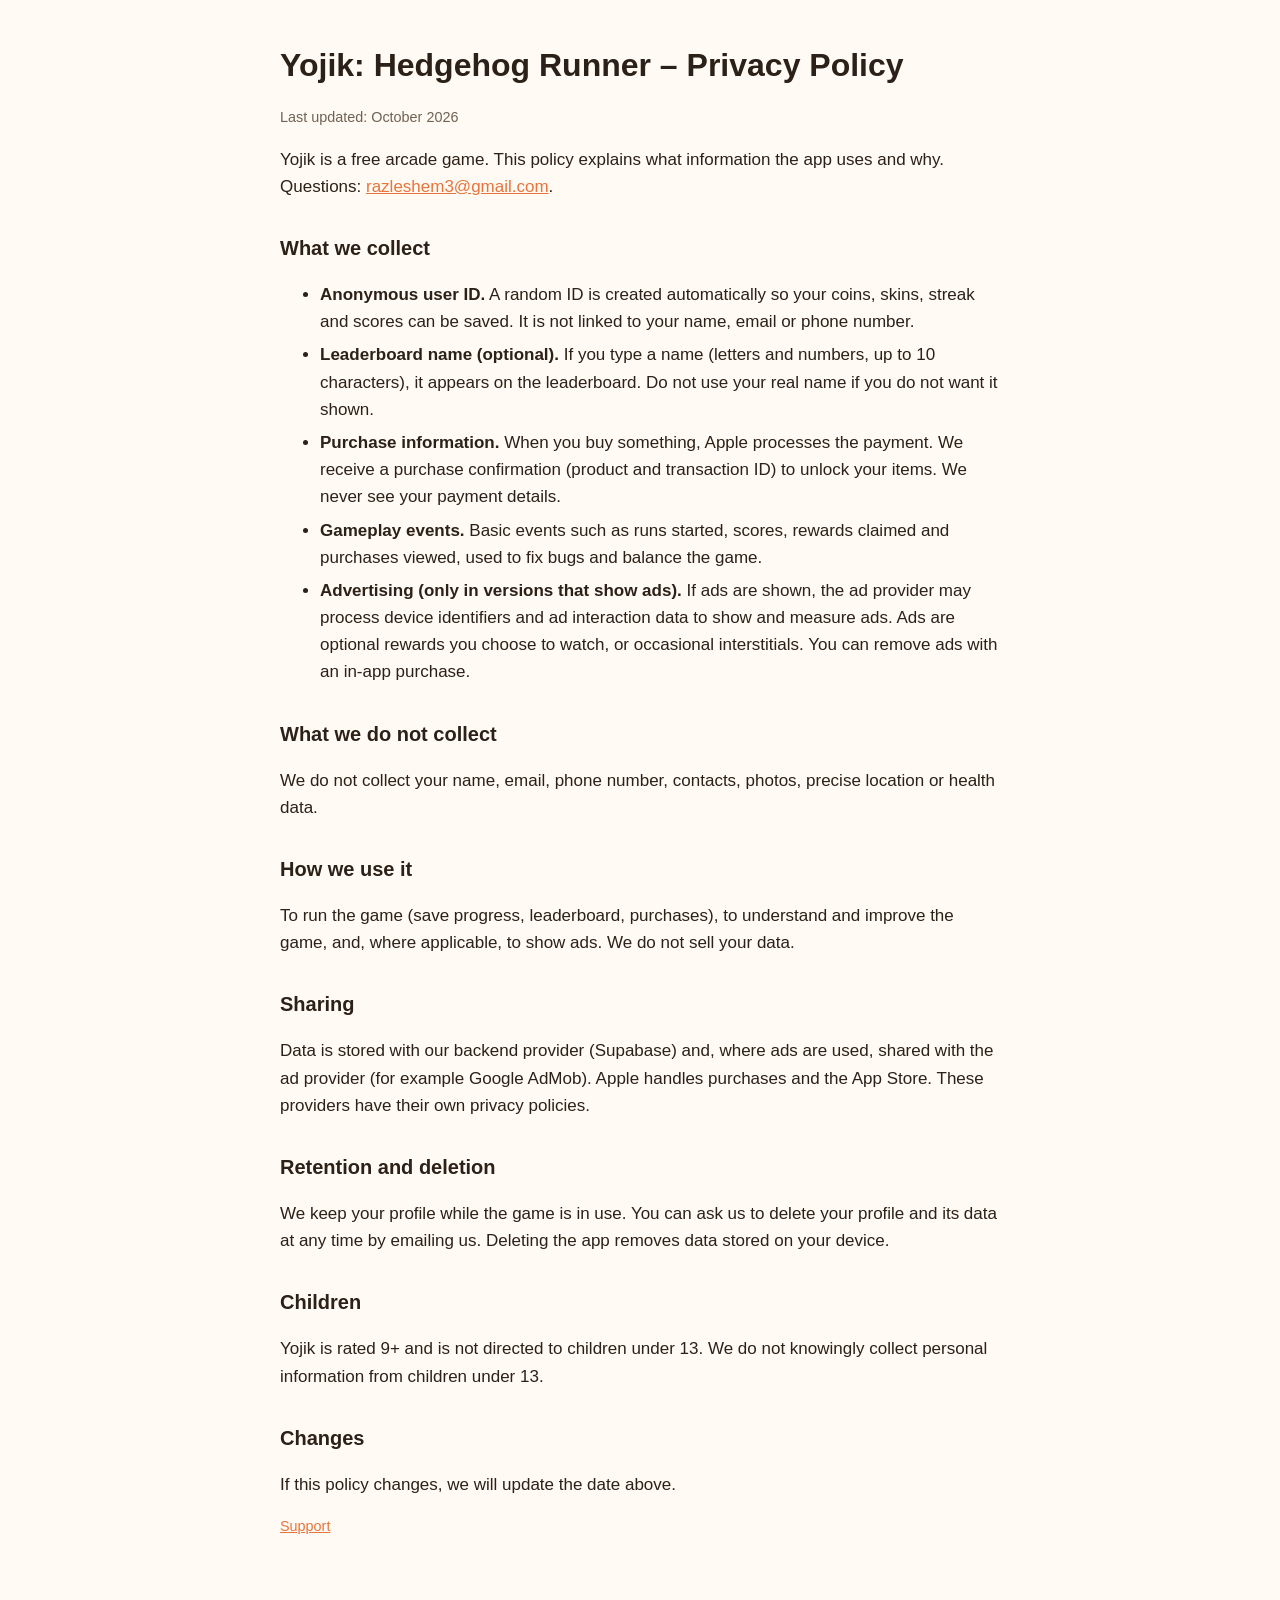
==== yojik/privacy.html @ f2d370a0 "Add Yojik support and privacy pages Co-Authored-By: Claude Sonnet 5.5 <noreply@anthropic.com>" ====
<!doctype html><html lang="en"><head><meta charset="utf-8"><meta name="viewport" content="width=device-width,initial-scale=1"><title>Yojik Privacy Policy</title><link rel="stylesheet" href="../style.css"></head>
<body><main>
<h1>Yojik: Hedgehog Runner &ndash; Privacy Policy</h1>
<p class="muted">Last updated: October 2026</p>

<p>Yojik is a free arcade game. This policy explains what information the app uses and why. Questions: <a href="mailto:razleshem3@gmail.com">razleshem3@gmail.com</a>.</p>

<h2>What we collect</h2>
<ul>
<li><strong>Anonymous user ID.</strong> A random ID is created automatically so your coins, skins, streak and scores can be saved. It is not linked to your name, email or phone number.</li>
<li><strong>Leaderboard name (optional).</strong> If you type a name (letters and numbers, up to 10 characters), it appears on the leaderboard. Do not use your real name if you do not want it shown.</li>
<li><strong>Purchase information.</strong> When you buy something, Apple processes the payment. We receive a purchase confirmation (product and transaction ID) to unlock your items. We never see your payment details.</li>
<li><strong>Gameplay events.</strong> Basic events such as runs started, scores, rewards claimed and purchases viewed, used to fix bugs and balance the game.</li>
<li><strong>Advertising (only in versions that show ads).</strong> If ads are shown, the ad provider may process device identifiers and ad interaction data to show and measure ads. Ads are optional rewards you choose to watch, or occasional interstitials. You can remove ads with an in-app purchase.</li>
</ul>

<h2>What we do not collect</h2>
<p>We do not collect your name, email, phone number, contacts, photos, precise location or health data.</p>

<h2>How we use it</h2>
<p>To run the game (save progress, leaderboard, purchases), to understand and improve the game, and, where applicable, to show ads. We do not sell your data.</p>

<h2>Sharing</h2>
<p>Data is stored with our backend provider (Supabase) and, where ads are used, shared with the ad provider (for example Google AdMob). Apple handles purchases and the App Store. These providers have their own privacy policies.</p>

<h2>Retention and deletion</h2>
<p>We keep your profile while the game is in use. You can ask us to delete your profile and its data at any time by emailing us. Deleting the app removes data stored on your device.</p>

<h2>Children</h2>
<p>Yojik is rated 9+ and is not directed to children under 13. We do not knowingly collect personal information from children under 13.</p>

<h2>Changes</h2>
<p>If this policy changes, we will update the date above.</p>

<p class="muted"><a href="support.html">Support</a></p>
</main></body></html>
---- style.css ----
:root{color-scheme:light dark;--bg:#fffaf3;--fg:#2b2118;--muted:#6f6254;--accent:#e8743b;--card:#fff}
@media (prefers-color-scheme:dark){:root{--bg:#1d1812;--fg:#f4ece2;--muted:#b3a698;--card:#2a231a}}
body{margin:0;background:var(--bg);color:var(--fg);font:17px/1.6 -apple-system,BlinkMacSystemFont,"Segoe UI",Roboto,sans-serif}
main{max-width:720px;margin:0 auto;padding:40px 20px 80px}
h1{font-size:2rem;margin:0 0 4px}h2{margin-top:2rem;font-size:1.25rem}
a{color:var(--accent)}.muted{color:var(--muted);font-size:.9rem}
.card{background:var(--card);border-radius:14px;padding:16px 20px;margin:12px 0}
li{margin:6px 0}
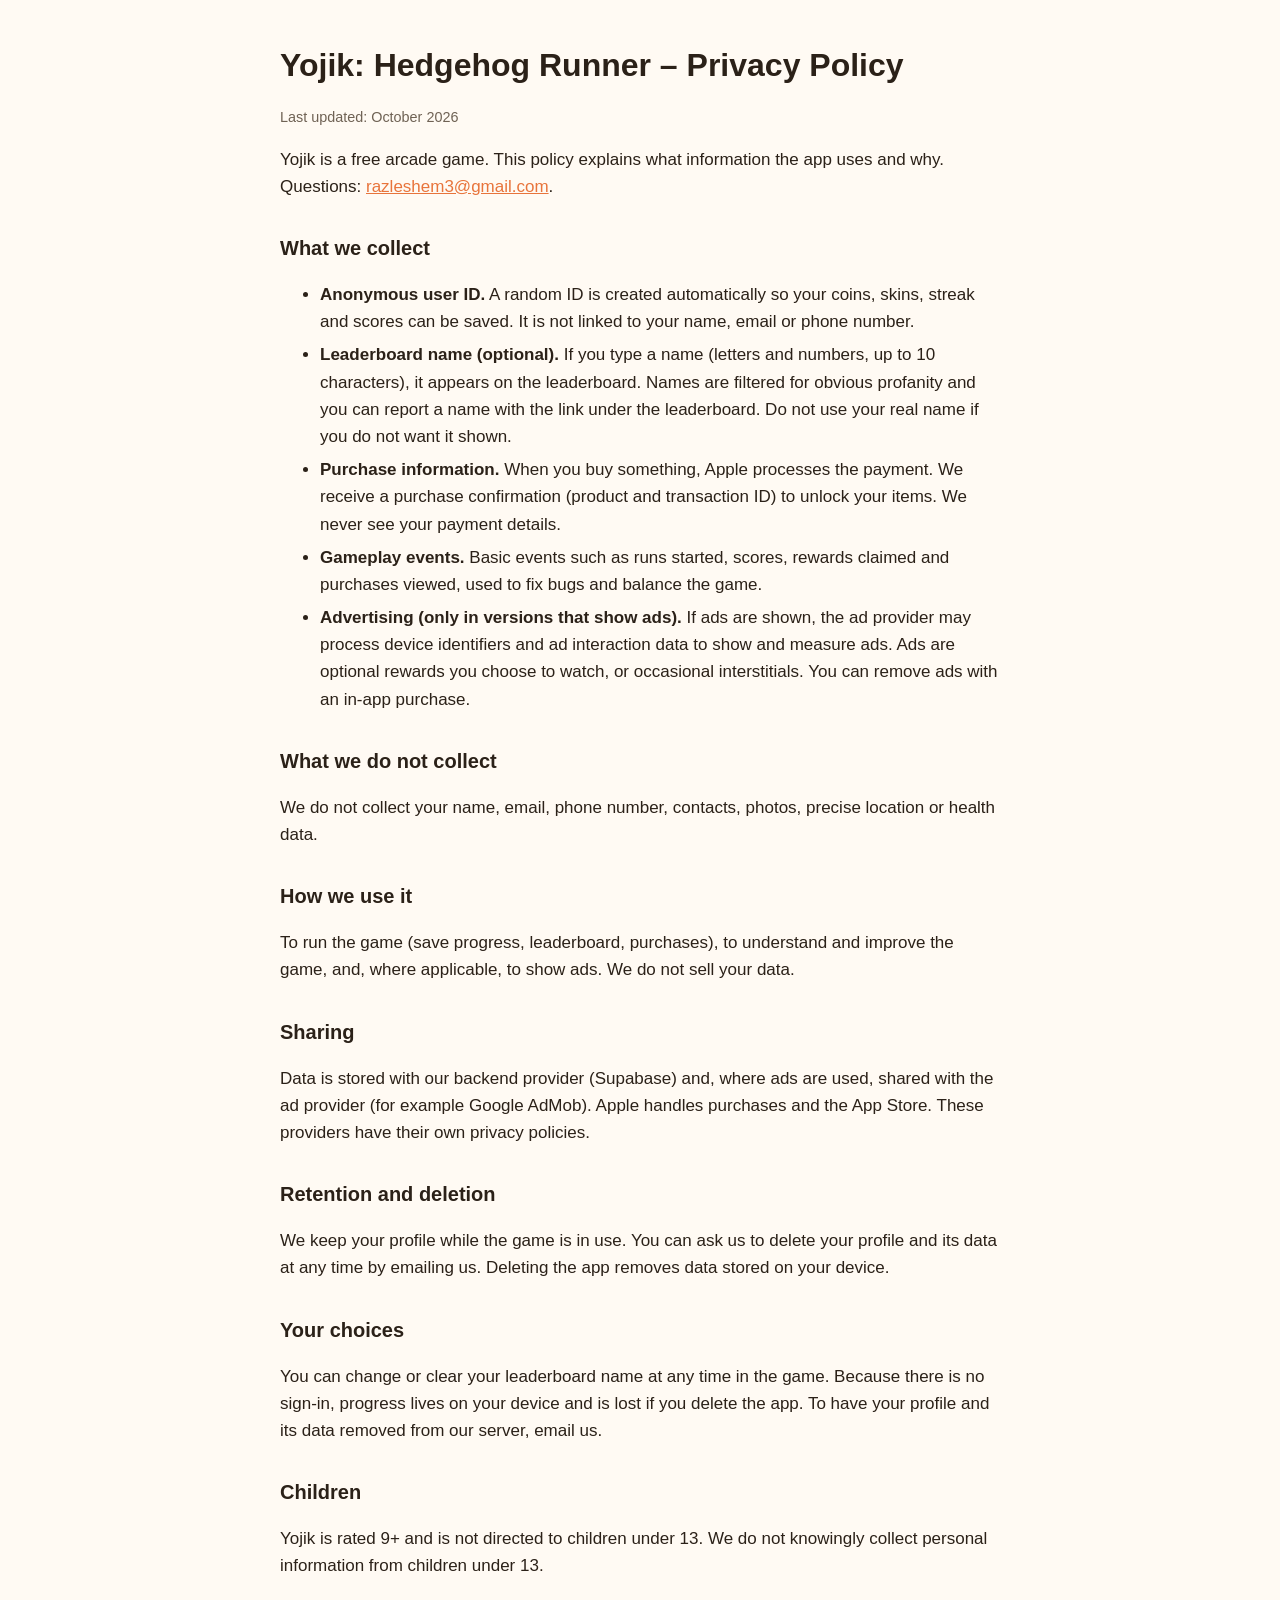
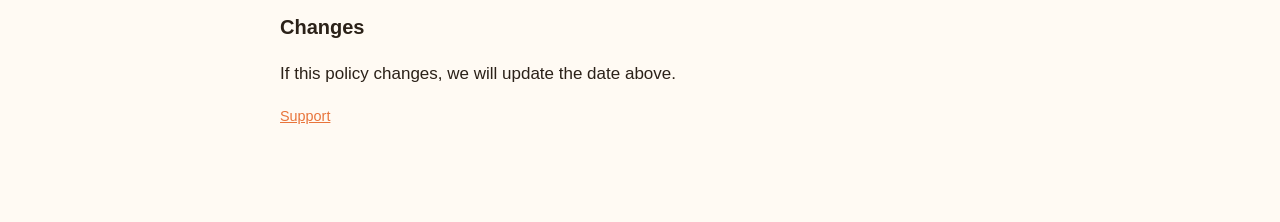
==== commit c3841d03: "Yojik pages: name filter, report and progress notes Co-Authored-By: Claude Sonnet 5.5 <noreply@anthr" ====
--- a/yojik/privacy.html
+++ b/yojik/privacy.html
@@ -8,7 +8,7 @@
 <h2>What we collect</h2>
 <ul>
 <li><strong>Anonymous user ID.</strong> A random ID is created automatically so your coins, skins, streak and scores can be saved. It is not linked to your name, email or phone number.</li>
-<li><strong>Leaderboard name (optional).</strong> If you type a name (letters and numbers, up to 10 characters), it appears on the leaderboard. Do not use your real name if you do not want it shown.</li>
+<li><strong>Leaderboard name (optional).</strong> If you type a name (letters and numbers, up to 10 characters), it appears on the leaderboard. Names are filtered for obvious profanity and you can report a name with the link under the leaderboard. Do not use your real name if you do not want it shown.</li>
 <li><strong>Purchase information.</strong> When you buy something, Apple processes the payment. We receive a purchase confirmation (product and transaction ID) to unlock your items. We never see your payment details.</li>
 <li><strong>Gameplay events.</strong> Basic events such as runs started, scores, rewards claimed and purchases viewed, used to fix bugs and balance the game.</li>
 <li><strong>Advertising (only in versions that show ads).</strong> If ads are shown, the ad provider may process device identifiers and ad interaction data to show and measure ads. Ads are optional rewards you choose to watch, or occasional interstitials. You can remove ads with an in-app purchase.</li>
@@ -26,6 +26,9 @@
 <h2>Retention and deletion</h2>
 <p>We keep your profile while the game is in use. You can ask us to delete your profile and its data at any time by emailing us. Deleting the app removes data stored on your device.</p>
 
+<h2>Your choices</h2>
+<p>You can change or clear your leaderboard name at any time in the game. Because there is no sign-in, progress lives on your device and is lost if you delete the app. To have your profile and its data removed from our server, email us.</p>
+
 <h2>Children</h2>
 <p>Yojik is rated 9+ and is not directed to children under 13. We do not knowingly collect personal information from children under 13.</p>
 
